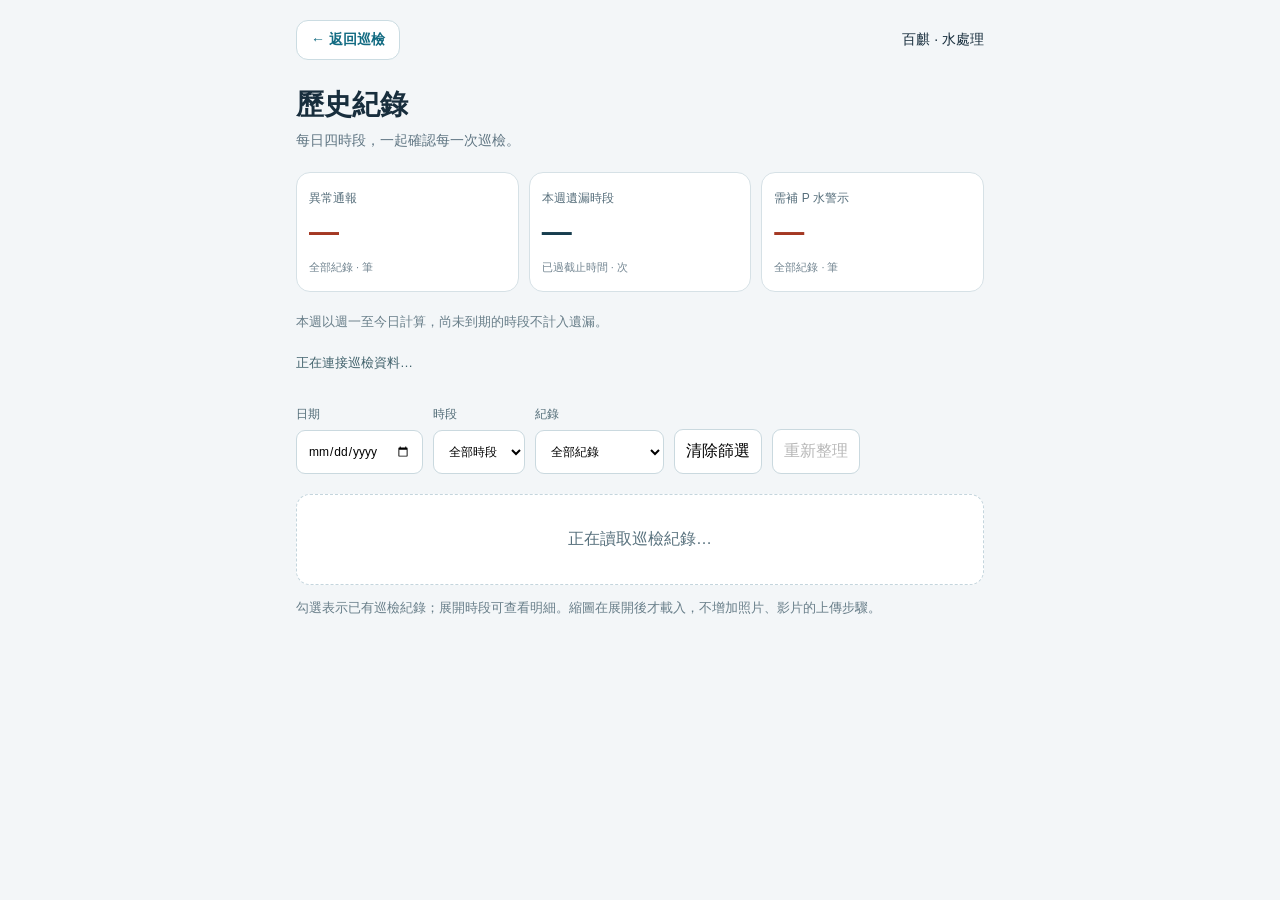
==== history.html @ 0768e6b3 "Build inspection frontend and daily expandable history with Drive previews" ====
<!doctype html>
<html lang="zh-Hant">
<head>
  <meta charset="utf-8">
  <meta name="viewport" content="width=device-width, initial-scale=1">
  <meta name="theme-color" content="#126b82">
  <title>歷史紀錄｜百麒水處理</title>
  <link rel="stylesheet" href="app.css">
  <script src="config.js"></script>
  <script src="transport.js"></script>
  <script src="history-core.js"></script>
  <script src="history.js" defer></script>
</head>
<body style="margin:0;font-family:-apple-system,BlinkMacSystemFont,'Segoe UI',sans-serif">
<main class="history-shell">
  <nav class="top-nav"><a href="index.html">← 返回巡檢</a><span>百麒 · 水處理</span></nav>
  <header class="history-heading"><h1>歷史紀錄</h1><p>每日四時段，一起確認每一次巡檢。</p></header>
  <section class="summary-grid" aria-label="巡檢警示">
    <div class="summary-card alert"><span>異常通報</span><strong id="abnormalCount">—</strong><small>全部紀錄 · 筆</small></div>
    <div class="summary-card"><span>本週遺漏時段</span><strong id="missingCount">—</strong><small>已過截止時間 · 次</small></div>
    <div class="summary-card alert"><span>需補 P 水警示</span><strong id="pWaterCount">—</strong><small>全部紀錄 · 筆</small></div>
  </section>
  <p id="weekRange" class="history-message">本週以週一至今日計算，尚未到期的時段不計入遺漏。</p>
  <div id="connectionStatus" class="connection-status" role="status">正在連接巡檢資料…</div>
  <div class="history-filters">
    <label>日期<input type="date" id="filterDate"></label>
    <label>時段<select id="filterShift"><option value="ALL">全部時段</option><option value="06:00">06:00</option><option value="12:00">12:00</option><option value="17:00">17:00</option><option value="收尾">收尾</option></select></label>
    <label>紀錄<select id="filterStatus"><option value="ALL">全部紀錄</option><option value="ISSUE">異常 / 需補 P 水</option><option value="VALVE">逆止閥清潔</option><option value="REFILLED">已補 P 水</option></select></label>
    <button type="button" id="clearFilters">清除篩選</button>
    <button type="button" id="refreshHistory">重新整理</button>
  </div>
  <div id="recordsContainer" aria-live="polite"><div class="empty-state">正在讀取巡檢紀錄…</div></div>
  <button id="loadMore" type="button" class="load-more" hidden>載入更早紀錄</button>
  <p class="history-message">勾選表示已有巡檢紀錄；展開時段可查看明細。縮圖在展開後才載入，不增加照片、影片的上傳步驟。</p>
</main>
<dialog id="mediaDialog" class="media-dialog" aria-label="照片與影片預覽">
  <div class="dialog-actions"><a id="originalMedia" target="_blank" rel="noopener noreferrer">在 Google Drive 開啟 ↗</a><button id="closeMedia" type="button">關閉 ✕</button></div>
  <div id="mediaContent"></div>
</dialog>
</body>
</html>
---- app.css ----
*{box-sizing:border-box}body{background:#f3f6f8!important;color:#182e3d}a{color:#126b82}.top-nav{display:flex;align-items:center;justify-content:space-between;gap:12px;margin:0 0 16px;font-size:14px}.top-nav a{padding:10px 14px;background:white;border:1px solid #cbdce2;border-radius:12px;text-decoration:none;font-weight:700}.last-inspection{background:#fff;border:1px solid #cbdce2;border-left:4px solid #137d8a;border-radius:12px;padding:16px;margin-bottom:12px;display:grid;gap:5px}.last-inspection span{color:#617582;font-size:13px}.last-inspection strong{font-size:16px}.last-inspection button{justify-self:end;border:0;background:transparent;color:#126b82;padding:8px;cursor:pointer}.connection-status{font-size:13px;color:#42636d;padding:8px 0 14px;overflow-wrap:anywhere}.connection-error{color:#a33320}.history-shell{max-width:720px;margin:auto;padding:20px 16px 60px}.history-heading{margin:26px 0 22px}.history-heading h1{font-size:28px;margin:0 0 8px}.history-heading p{color:#607683;font-size:14px;margin:0}.summary-grid{display:grid;grid-template-columns:repeat(3,1fr);gap:10px;margin:20px 0}.summary-card{background:white;padding:16px 12px;border:1px solid #d6e1e6;border-radius:14px}.summary-card span{font-size:12px;color:#566e7b;display:block;line-height:1.5}.summary-card strong{font-size:30px;display:block;margin:8px 0;color:#173d4e}.summary-card small{font-size:11px;color:#728591}.summary-card.alert strong{color:#a43823}.history-filters{display:flex;gap:10px;flex-wrap:wrap;align-items:end;margin:20px 0}.history-filters label{font-size:12px;color:#536d78;display:grid;gap:7px}.history-filters input,.history-filters select,.history-filters button,.load-more{font:inherit;padding:11px;border:1px solid #cad9df;background:white;border-radius:9px;min-height:44px;max-width:100%}.day-card{border:1px solid #d2dfe4;border-radius:16px;background:white;padding:16px;margin-bottom:18px}.day-card h2{text-align:right;font-size:18px;margin:0 2px 14px}.slot{border:1px solid #d2dfe4;border-radius:10px;margin-top:9px;overflow:hidden}.slot summary{list-style:none;cursor:pointer;display:flex;justify-content:space-between;align-items:center;gap:12px;padding:15px;min-height:65px}.slot summary::-webkit-details-marker{display:none}.slot-name{font-size:20px;font-weight:650}.slot-sub{display:block;font-size:12px;color:#6b7e87;margin-top:4px;font-weight:400}.slot-check{width:25px;height:25px;border:2px solid #93acb7;border-radius:5px;display:grid;place-items:center;color:#137d8a;font-size:22px;font-weight:800;flex-shrink:0}.slot.complete{border-color:#8ec3c7}.slot.complete .slot-check{border-color:#16828b;background:#f1faf9}.valve-note{font-size:12px;color:#b42318;display:block;margin-top:7px}.slot.overdue .slot-sub{color:#a43b25}.slot-body{padding:0 15px 16px;border-top:1px solid #e7eef1}.inspection-detail{padding:16px 0;border-bottom:1px solid #e3ebee}.inspection-detail:last-child{border-bottom:0}.inspection-detail h3{font-size:14px;margin:0 0 14px;color:#58717d}.record-fields{display:grid;grid-template-columns:1fr 1fr;gap:12px;margin:0}.record-fields div{padding:9px;background:#f6f8fa;border-radius:8px;min-width:0}.record-fields dt{font-size:12px;color:#657e89}.record-fields dd{font-size:14px;margin:5px 0 0;overflow-wrap:anywhere}.record-fields .bad{color:#ac3020;background:#fff5ee}.record-note{white-space:pre-wrap;overflow-wrap:anywhere;font-size:14px}.media-grid{display:grid;grid-template-columns:repeat(2,minmax(0,1fr));gap:10px;margin-top:16px}.media-button{position:relative;display:block;border:1px solid #d4e0e5;background:#f0f4f6;border-radius:10px;padding:0;overflow:hidden;text-align:left;cursor:pointer;color:#315361}.media-button img{display:block;width:100%;height:140px;object-fit:cover}.media-button span{display:block;padding:9px;font-size:12px}.media-button .play-badge{position:absolute;top:40px;left:calc(50% - 22px);background:#183643df;color:white;border-radius:50%;font-size:22px;padding:8px 14px}.empty-state{background:white;border:1px dashed #c4d5dd;padding:30px 18px;text-align:center;border-radius:14px;color:#58717d;line-height:1.8}.load-more{display:block;margin:18px auto;cursor:pointer}.media-dialog{border:0;border-radius:14px;background:#14232c;color:white;padding:14px;width:min(94vw,1000px);max-height:94dvh}.media-dialog::backdrop{background:#0c1822df}.media-dialog img{display:block;max-width:100%;max-height:75dvh;margin:auto;object-fit:contain}.media-dialog iframe{display:block;width:100%;height:70dvh;border:0;background:black}.dialog-actions{display:flex;justify-content:space-between;align-items:center;gap:12px;margin-bottom:12px}.dialog-actions button{padding:10px 16px;background:#fff;border:0;border-radius:8px;cursor:pointer}.dialog-actions a{color:white}.history-message{font-size:13px;color:#687e89;line-height:1.6}button,a,summary{touch-action:manipulation}button:focus-visible,a:focus-visible,summary:focus-visible{outline:3px solid #1990b2;outline-offset:3px}@media(max-width:400px){.summary-card{padding:12px 8px}.summary-card span{font-size:11px}.record-fields{grid-template-columns:1fr}.history-filters{gap:8px}.history-filters label{flex:1;min-width:125px}.media-button img{height:110px}}

[hidden]{display:none!important}
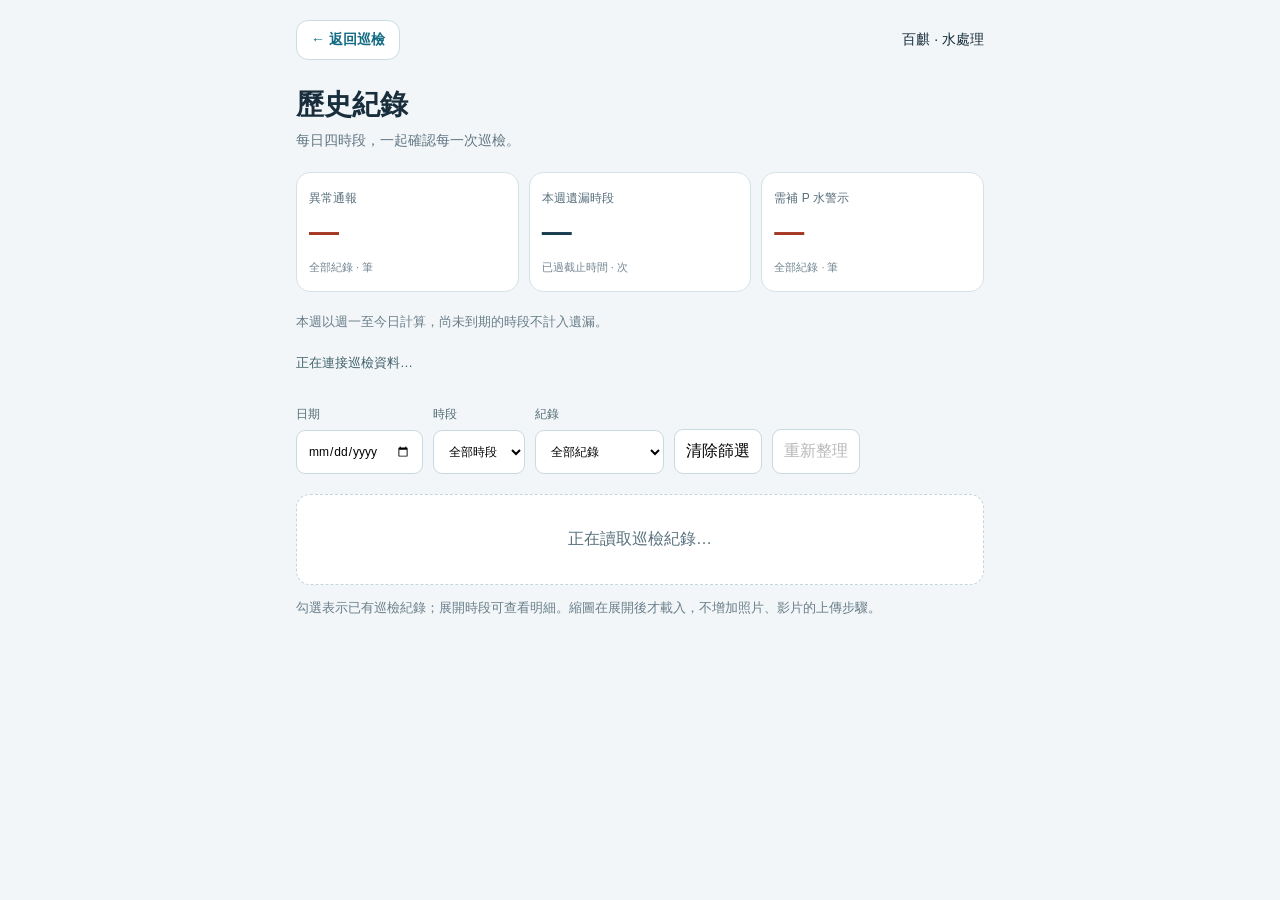
==== commit aac3f424: "Refresh cached bridge assets and keep Apps Script frame initialized" ====
--- a/history.html
+++ b/history.html
@@ -7,7 +7,7 @@
   <title>歷史紀錄｜百麒水處理</title>
   <link rel="stylesheet" href="app.css">
   <script src="config.js"></script>
-  <script src="transport.js"></script>
+  <script src="transport.js?v=20261120-3"></script>
   <script src="history-core.js"></script>
   <script src="history.js" defer></script>
 </head>
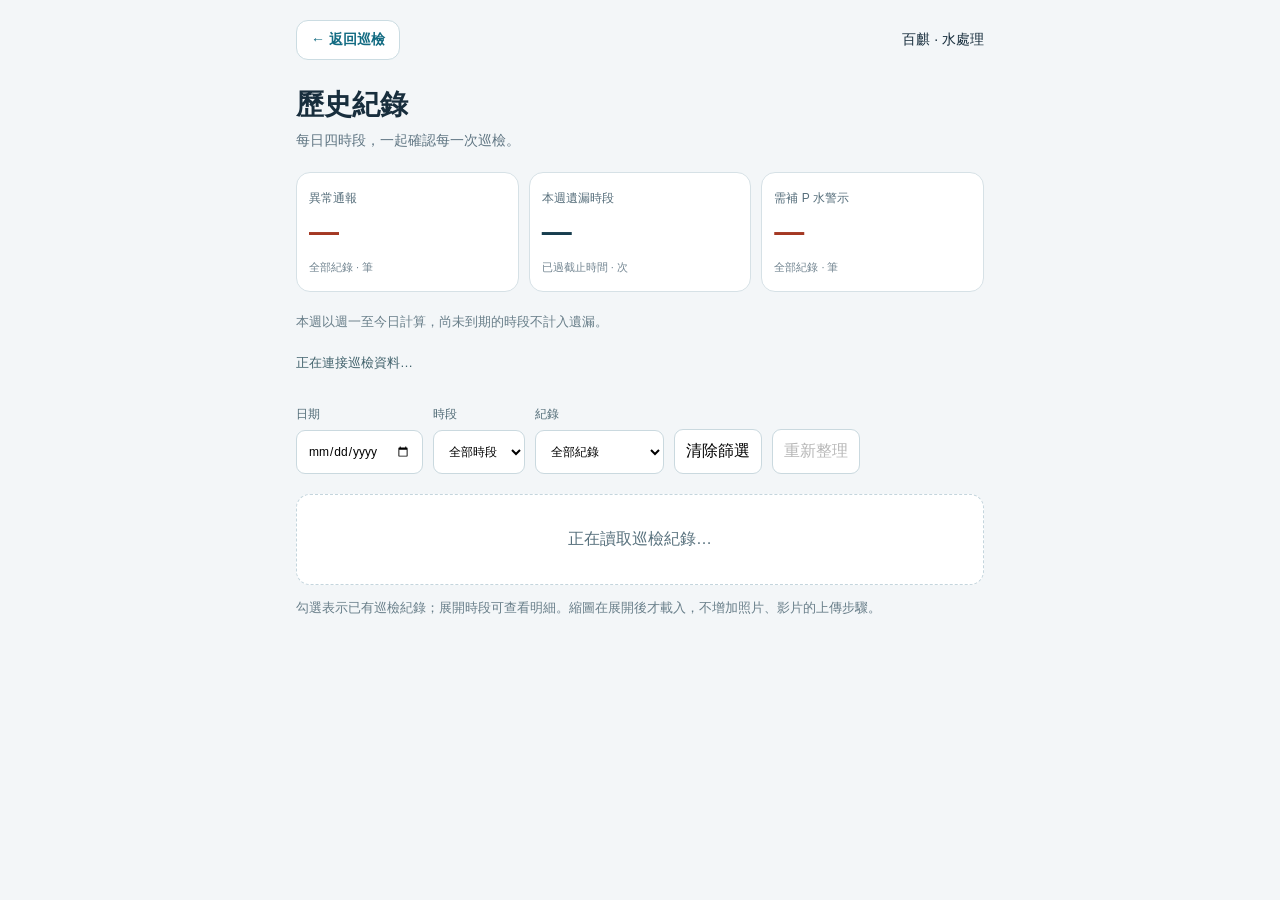
==== commit 0f0ea5ee: "Restore historical inspections stored as Sheets time values and preserve unknown shifts" ====
--- a/history.html
+++ b/history.html
@@ -7,9 +7,9 @@
   <title>歷史紀錄｜百麒水處理</title>
   <link rel="stylesheet" href="app.css">
   <script src="config.js"></script>
-  <script src="transport.js?v=20261120-3"></script>
-  <script src="history-core.js"></script>
-  <script src="history.js" defer></script>
+  <script src="transport.js?v=20261120-4"></script>
+  <script src="history-core.js?v=20261120-legacy1"></script>
+  <script src="history.js?v=20261120-legacy1" defer></script>
 </head>
 <body style="margin:0;font-family:-apple-system,BlinkMacSystemFont,'Segoe UI',sans-serif">
 <main class="history-shell">
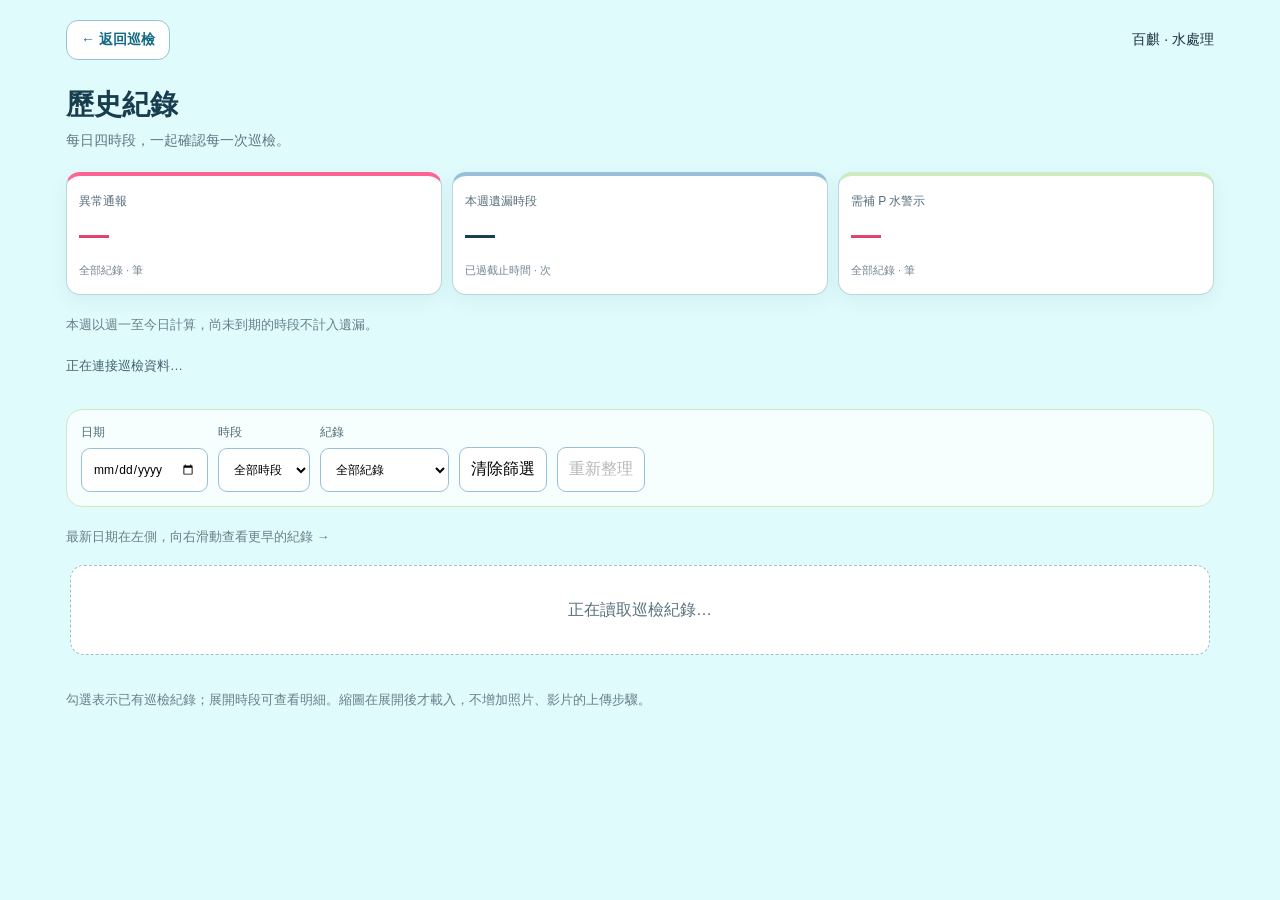
==== commit 97841c44: "Add horizontal history navigation cue" ====
--- a/history.html
+++ b/history.html
@@ -5,7 +5,7 @@
   <meta name="viewport" content="width=device-width, initial-scale=1">
   <meta name="theme-color" content="#126b82">
   <title>歷史紀錄｜百麒水處理</title>
-  <link rel="stylesheet" href="app.css">
+  <link rel="stylesheet" href="app.css?v=20261120-horizontal1">
   <script src="config.js"></script>
   <script src="transport.js?v=20261120-4"></script>
   <script src="history-core.js?v=20261120-legacy1"></script>
@@ -29,7 +29,8 @@
     <button type="button" id="clearFilters">清除篩選</button>
     <button type="button" id="refreshHistory">重新整理</button>
   </div>
-  <div id="recordsContainer" aria-live="polite"><div class="empty-state">正在讀取巡檢紀錄…</div></div>
+  <p class="history-message scroll-hint">最新日期在左側，向右滑動查看更早的紀錄 →</p>
+  <div id="recordsContainer" aria-live="polite" aria-label="每日巡檢紀錄，可橫向滑動"><div class="empty-state">正在讀取巡檢紀錄…</div></div>
   <button id="loadMore" type="button" class="load-more" hidden>載入更早紀錄</button>
   <p class="history-message">勾選表示已有巡檢紀錄；展開時段可查看明細。縮圖在展開後才載入，不增加照片、影片的上傳步驟。</p>
 </main>
--- a/app.css
+++ b/app.css
@@ -1,3 +1,36 @@
-*{box-sizing:border-box}body{background:#f3f6f8!important;color:#182e3d}a{color:#126b82}.top-nav{display:flex;align-items:center;justify-content:space-between;gap:12px;margin:0 0 16px;font-size:14px}.top-nav a{padding:10px 14px;background:white;border:1px solid #cbdce2;border-radius:12px;text-decoration:none;font-weight:700}.last-inspection{background:#fff;border:1px solid #cbdce2;border-left:4px solid #137d8a;border-radius:12px;padding:16px;margin-bottom:12px;display:grid;gap:5px}.last-inspection span{color:#617582;font-size:13px}.last-inspection strong{font-size:16px}.last-inspection button{justify-self:end;border:0;background:transparent;color:#126b82;padding:8px;cursor:pointer}.connection-status{font-size:13px;color:#42636d;padding:8px 0 14px;overflow-wrap:anywhere}.connection-error{color:#a33320}.history-shell{max-width:720px;margin:auto;padding:20px 16px 60px}.history-heading{margin:26px 0 22px}.history-heading h1{font-size:28px;margin:0 0 8px}.history-heading p{color:#607683;font-size:14px;margin:0}.summary-grid{display:grid;grid-template-columns:repeat(3,1fr);gap:10px;margin:20px 0}.summary-card{background:white;padding:16px 12px;border:1px solid #d6e1e6;border-radius:14px}.summary-card span{font-size:12px;color:#566e7b;display:block;line-height:1.5}.summary-card strong{font-size:30px;display:block;margin:8px 0;color:#173d4e}.summary-card small{font-size:11px;color:#728591}.summary-card.alert strong{color:#a43823}.history-filters{display:flex;gap:10px;flex-wrap:wrap;align-items:end;margin:20px 0}.history-filters label{font-size:12px;color:#536d78;display:grid;gap:7px}.history-filters input,.history-filters select,.history-filters button,.load-more{font:inherit;padding:11px;border:1px solid #cad9df;background:white;border-radius:9px;min-height:44px;max-width:100%}.day-card{border:1px solid #d2dfe4;border-radius:16px;background:white;padding:16px;margin-bottom:18px}.day-card h2{text-align:right;font-size:18px;margin:0 2px 14px}.slot{border:1px solid #d2dfe4;border-radius:10px;margin-top:9px;overflow:hidden}.slot summary{list-style:none;cursor:pointer;display:flex;justify-content:space-between;align-items:center;gap:12px;padding:15px;min-height:65px}.slot summary::-webkit-details-marker{display:none}.slot-name{font-size:20px;font-weight:650}.slot-sub{display:block;font-size:12px;color:#6b7e87;margin-top:4px;font-weight:400}.slot-check{width:25px;height:25px;border:2px solid #93acb7;border-radius:5px;display:grid;place-items:center;color:#137d8a;font-size:22px;font-weight:800;flex-shrink:0}.slot.complete{border-color:#8ec3c7}.slot.complete .slot-check{border-color:#16828b;background:#f1faf9}.valve-note{font-size:12px;color:#b42318;display:block;margin-top:7px}.slot.overdue .slot-sub{color:#a43b25}.slot-body{padding:0 15px 16px;border-top:1px solid #e7eef1}.inspection-detail{padding:16px 0;border-bottom:1px solid #e3ebee}.inspection-detail:last-child{border-bottom:0}.inspection-detail h3{font-size:14px;margin:0 0 14px;color:#58717d}.record-fields{display:grid;grid-template-columns:1fr 1fr;gap:12px;margin:0}.record-fields div{padding:9px;background:#f6f8fa;border-radius:8px;min-width:0}.record-fields dt{font-size:12px;color:#657e89}.record-fields dd{font-size:14px;margin:5px 0 0;overflow-wrap:anywhere}.record-fields .bad{color:#ac3020;background:#fff5ee}.record-note{white-space:pre-wrap;overflow-wrap:anywhere;font-size:14px}.media-grid{display:grid;grid-template-columns:repeat(2,minmax(0,1fr));gap:10px;margin-top:16px}.media-button{position:relative;display:block;border:1px solid #d4e0e5;background:#f0f4f6;border-radius:10px;padding:0;overflow:hidden;text-align:left;cursor:pointer;color:#315361}.media-button img{display:block;width:100%;height:140px;object-fit:cover}.media-button span{display:block;padding:9px;font-size:12px}.media-button .play-badge{position:absolute;top:40px;left:calc(50% - 22px);background:#183643df;color:white;border-radius:50%;font-size:22px;padding:8px 14px}.empty-state{background:white;border:1px dashed #c4d5dd;padding:30px 18px;text-align:center;border-radius:14px;color:#58717d;line-height:1.8}.load-more{display:block;margin:18px auto;cursor:pointer}.media-dialog{border:0;border-radius:14px;background:#14232c;color:white;padding:14px;width:min(94vw,1000px);max-height:94dvh}.media-dialog::backdrop{background:#0c1822df}.media-dialog img{display:block;max-width:100%;max-height:75dvh;margin:auto;object-fit:contain}.media-dialog iframe{display:block;width:100%;height:70dvh;border:0;background:black}.dialog-actions{display:flex;justify-content:space-between;align-items:center;gap:12px;margin-bottom:12px}.dialog-actions button{padding:10px 16px;background:#fff;border:0;border-radius:8px;cursor:pointer}.dialog-actions a{color:white}.history-message{font-size:13px;color:#687e89;line-height:1.6}button,a,summary{touch-action:manipulation}button:focus-visible,a:focus-visible,summary:focus-visible{outline:3px solid #1990b2;outline-offset:3px}@media(max-width:400px){.summary-card{padding:12px 8px}.summary-card span{font-size:11px}.record-fields{grid-template-columns:1fr}.history-filters{gap:8px}.history-filters label{flex:1;min-width:125px}.media-button img{height:110px}}
+*{box-sizing:border-box}body{background:#e0fbfc!important;color:#17333f}a{color:#126b82}.top-nav{display:flex;align-items:center;justify-content:space-between;gap:12px;margin:0 0 16px;font-size:14px}.top-nav a{padding:10px 14px;background:white;border:1px solid #cbdce2;border-radius:12px;text-decoration:none;font-weight:700}.last-inspection{background:#fff;border:1px solid #cbdce2;border-left:4px solid #137d8a;border-radius:12px;padding:16px;margin-bottom:12px;display:grid;gap:5px}.last-inspection span{color:#617582;font-size:13px}.last-inspection strong{font-size:16px}.last-inspection button{justify-self:end;border:0;background:transparent;color:#126b82;padding:8px;cursor:pointer}.connection-status{font-size:13px;color:#42636d;padding:8px 0 14px;overflow-wrap:anywhere}.connection-error{color:#a33320}.history-shell{max-width:720px;margin:auto;padding:20px 16px 60px}.history-heading{margin:26px 0 22px}.history-heading h1{font-size:28px;margin:0 0 8px}.history-heading p{color:#607683;font-size:14px;margin:0}.summary-grid{display:grid;grid-template-columns:repeat(3,1fr);gap:10px;margin:20px 0}.summary-card{background:white;padding:16px 12px;border:1px solid #d6e1e6;border-radius:14px}.summary-card span{font-size:12px;color:#566e7b;display:block;line-height:1.5}.summary-card strong{font-size:30px;display:block;margin:8px 0;color:#173d4e}.summary-card small{font-size:11px;color:#728591}.summary-card.alert strong{color:#a43823}.history-filters{display:flex;gap:10px;flex-wrap:wrap;align-items:end;margin:20px 0}.history-filters label{font-size:12px;color:#536d78;display:grid;gap:7px}.history-filters input,.history-filters select,.history-filters button,.load-more{font:inherit;padding:11px;border:1px solid #cad9df;background:white;border-radius:9px;min-height:44px;max-width:100%}.day-card{border:1px solid #d2dfe4;border-radius:16px;background:white;padding:16px;margin-bottom:18px}.day-card h2{text-align:right;font-size:18px;margin:0 2px 14px}.slot{border:1px solid #d2dfe4;border-radius:10px;margin-top:9px;overflow:hidden}.slot summary{list-style:none;cursor:pointer;display:flex;justify-content:space-between;align-items:center;gap:12px;padding:15px;min-height:65px}.slot summary::-webkit-details-marker{display:none}.slot-name{font-size:20px;font-weight:650}.slot-sub{display:block;font-size:12px;color:#6b7e87;margin-top:4px;font-weight:400}.slot-check{width:25px;height:25px;border:2px solid #93acb7;border-radius:5px;display:grid;place-items:center;color:#137d8a;font-size:22px;font-weight:800;flex-shrink:0}.slot.complete{border-color:#8ec3c7}.slot.complete .slot-check{border-color:#16828b;background:#f1faf9}.valve-note{font-size:12px;color:#b42318;display:block;margin-top:7px}.slot.overdue .slot-sub{color:#a43b25}.slot-body{padding:0 15px 16px;border-top:1px solid #e7eef1}.inspection-detail{padding:16px 0;border-bottom:1px solid #e3ebee}.inspection-detail:last-child{border-bottom:0}.inspection-detail h3{font-size:14px;margin:0 0 14px;color:#58717d}.record-fields{display:grid;grid-template-columns:1fr 1fr;gap:12px;margin:0}.record-fields div{padding:9px;background:#f6f8fa;border-radius:8px;min-width:0}.record-fields dt{font-size:12px;color:#657e89}.record-fields dd{font-size:14px;margin:5px 0 0;overflow-wrap:anywhere}.record-fields .bad{color:#ac3020;background:#fff5ee}.record-note{white-space:pre-wrap;overflow-wrap:anywhere;font-size:14px}.media-grid{display:grid;grid-template-columns:repeat(2,minmax(0,1fr));gap:10px;margin-top:16px}.media-button{position:relative;display:block;border:1px solid #d4e0e5;background:#f0f4f6;border-radius:10px;padding:0;overflow:hidden;text-align:left;cursor:pointer;color:#315361}.media-button img{display:block;width:100%;height:140px;object-fit:cover}.media-button span{display:block;padding:9px;font-size:12px}.media-button .play-badge{position:absolute;top:40px;left:calc(50% - 22px);background:#183643df;color:white;border-radius:50%;font-size:22px;padding:8px 14px}.empty-state{background:white;border:1px dashed #c4d5dd;padding:30px 18px;text-align:center;border-radius:14px;color:#58717d;line-height:1.8}.load-more{display:block;margin:18px auto;cursor:pointer}.media-dialog{border:0;border-radius:14px;background:#14232c;color:white;padding:14px;width:min(94vw,1000px);max-height:94dvh}.media-dialog::backdrop{background:#0c1822df}.media-dialog img{display:block;max-width:100%;max-height:75dvh;margin:auto;object-fit:contain}.media-dialog iframe{display:block;width:100%;height:70dvh;border:0;background:black}.dialog-actions{display:flex;justify-content:space-between;align-items:center;gap:12px;margin-bottom:12px}.dialog-actions button{padding:10px 16px;background:#fff;border:0;border-radius:8px;cursor:pointer}.dialog-actions a{color:white}.history-message{font-size:13px;color:#687e89;line-height:1.6}button,a,summary{touch-action:manipulation}button:focus-visible,a:focus-visible,summary:focus-visible{outline:3px solid #1990b2;outline-offset:3px}@media(max-width:400px){.summary-card{padding:12px 8px}.summary-card span{font-size:11px}.record-fields{grid-template-columns:1fr}.history-filters{gap:8px}.history-filters label{flex:1;min-width:125px}.media-button img{height:110px}}
 
 [hidden]{display:none!important}
+
+
+/* 橫向每日歷史卡片 — 最新在左，越舊越往右 */
+.history-shell{max-width:1180px}
+.history-heading h1{color:#173d4e}
+.top-nav a{border-color:#98c1d9;background:#fff}
+.summary-card{border-color:#b8d9d7;box-shadow:0 6px 18px rgba(44,91,110,.07)}
+.summary-card:nth-child(1){border-top:4px solid #ff6392}
+.summary-card:nth-child(2){border-top:4px solid #98c1d9}
+.summary-card:nth-child(3){border-top:4px solid #cdeac0}
+.summary-card.alert strong{color:#df426f}
+.history-filters{padding:14px;background:rgba(255,255,255,.72);border:1px solid #cdeac0;border-radius:16px}
+.history-filters input,.history-filters select,.history-filters button,.load-more{border-color:#98c1d9}
+#recordsContainer{display:flex;gap:16px;align-items:flex-start;overflow-x:auto;overflow-y:visible;padding:4px 4px 22px;scroll-snap-type:x mandatory;scroll-padding-inline:4px;overscroll-behavior-inline:contain;-webkit-overflow-scrolling:touch;scrollbar-color:#98c1d9 rgba(255,255,255,.65);scrollbar-width:thin}
+#recordsContainer::-webkit-scrollbar{height:8px}
+#recordsContainer::-webkit-scrollbar-track{background:rgba(255,255,255,.65);border-radius:999px}
+#recordsContainer::-webkit-scrollbar-thumb{background:#98c1d9;border-radius:999px}
+.day-card{flex:0 0 clamp(310px,34vw,370px);width:clamp(310px,34vw,370px);margin:0;scroll-snap-align:start;border-color:#98c1d9;border-top:5px solid #98c1d9;box-shadow:0 10px 28px rgba(45,87,105,.1)}
+.day-card:nth-child(3n+2){border-top-color:#cdeac0}
+.day-card:nth-child(3n){border-top-color:#ffb3c6}
+.day-card h2{text-align:left;display:flex;align-items:center;justify-content:space-between;color:#173d4e}
+.day-card h2::after{content:"每日紀錄";font-size:11px;font-weight:700;letter-spacing:.08em;color:#577481;background:#e0fbfc;border-radius:999px;padding:6px 9px}
+.slot{border-color:#c8dde5;background:#fff}
+.slot.complete{border-color:#78b6c8;background:linear-gradient(90deg,rgba(224,251,252,.75),#fff 46%)}
+.slot.complete .slot-check{border-color:#5e9fb6;background:#e0fbfc;color:#2f7e96}
+.valve-note,.slot.overdue .slot-sub{color:#dc3f6c}
+.empty-state{min-width:100%;border-color:#98c1d9}
+.load-more{margin:18px 0 18px auto;background:#98c1d9;color:#17333f;border-color:#98c1d9;font-weight:700}
+@media(max-width:600px){
+  .history-shell{padding-inline:14px}
+  #recordsContainer{margin-inline:-14px;padding-left:14px;padding-right:30px;scroll-padding-inline:14px}
+  .day-card{flex-basis:calc(100vw - 48px);width:calc(100vw - 48px);min-width:280px}
+}
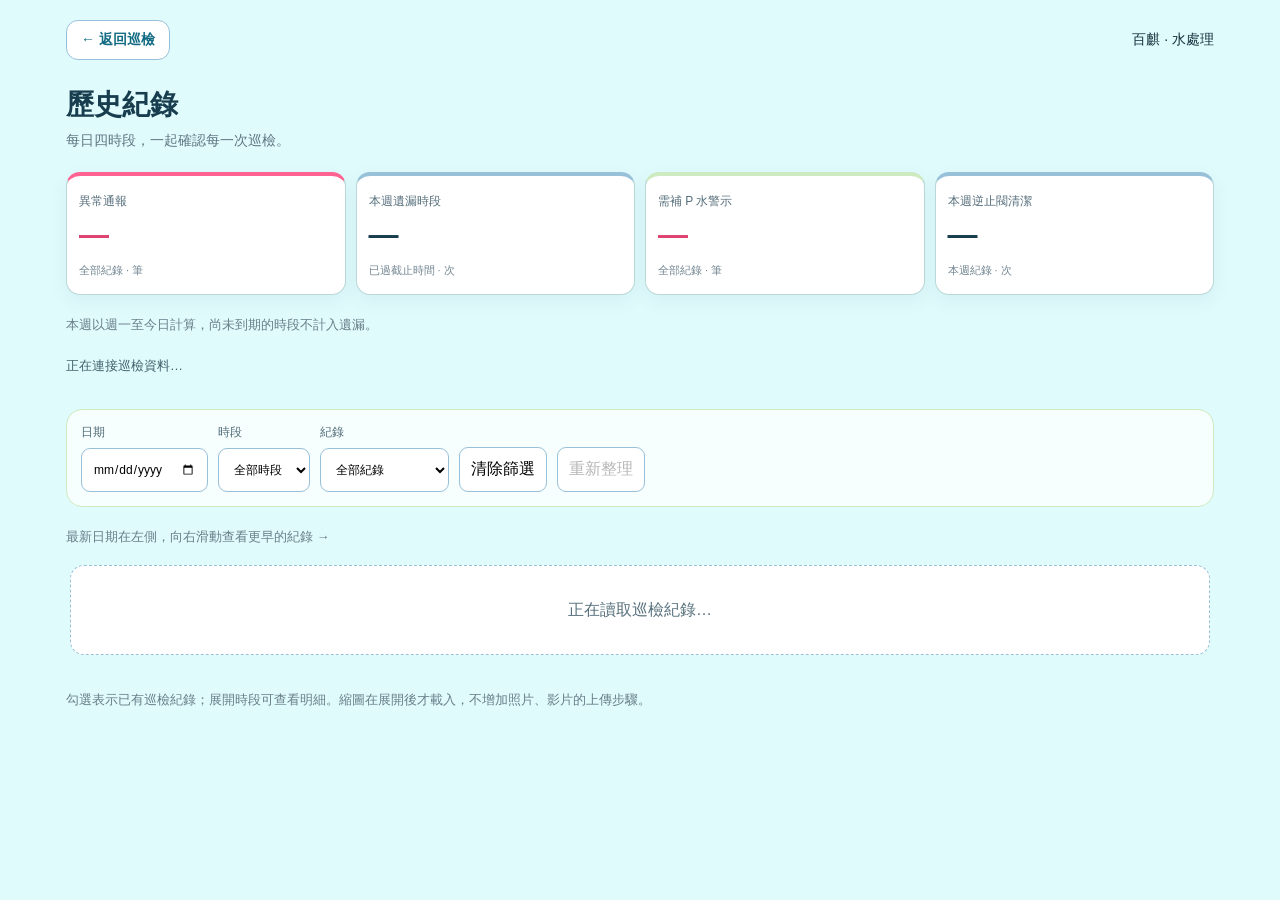
==== commit e4365fc5: "Refine inspection history rules and compact cards" ====
--- a/history.html
+++ b/history.html
@@ -5,11 +5,11 @@
   <meta name="viewport" content="width=device-width, initial-scale=1">
   <meta name="theme-color" content="#126b82">
   <title>歷史紀錄｜百麒水處理</title>
-  <link rel="stylesheet" href="app.css?v=20261120-horizontal1">
+  <link rel="stylesheet" href="app.css?v=20261120-rules2">
   <script src="config.js"></script>
   <script src="transport.js?v=20261120-4"></script>
-  <script src="history-core.js?v=20261120-legacy1"></script>
-  <script src="history.js?v=20261120-legacy1" defer></script>
+  <script src="history-core.js?v=20261120-rules2"></script>
+  <script src="history.js?v=20261120-rules2" defer></script>
 </head>
 <body style="margin:0;font-family:-apple-system,BlinkMacSystemFont,'Segoe UI',sans-serif">
 <main class="history-shell">
@@ -19,6 +19,7 @@
     <div class="summary-card alert"><span>異常通報</span><strong id="abnormalCount">—</strong><small>全部紀錄 · 筆</small></div>
     <div class="summary-card"><span>本週遺漏時段</span><strong id="missingCount">—</strong><small>已過截止時間 · 次</small></div>
     <div class="summary-card alert"><span>需補 P 水警示</span><strong id="pWaterCount">—</strong><small>全部紀錄 · 筆</small></div>
+    <div class="summary-card"><span>本週逆止閥清潔</span><strong id="valveCount">—</strong><small>本週紀錄 · 次</small></div>
   </section>
   <p id="weekRange" class="history-message">本週以週一至今日計算，尚未到期的時段不計入遺漏。</p>
   <div id="connectionStatus" class="connection-status" role="status">正在連接巡檢資料…</div>
--- a/app.css
+++ b/app.css
@@ -34,3 +34,20 @@
   #recordsContainer{margin-inline:-14px;padding-left:14px;padding-right:30px;scroll-padding-inline:14px}
   .day-card{flex-basis:calc(100vw - 48px);width:calc(100vw - 48px);min-width:280px}
 }
+
+
+/* 2026-11-20 巡檢規則與緊湊卡片 */
+.last-inspection-inline{margin:10px 2px 0;color:#607683;font-size:13px;line-height:1.6}
+.last-inspection-inline strong{color:#173d4e;font-weight:750}
+.last-inspection-inline button{border:0;background:transparent;color:#126b82;font:inherit;font-weight:700;padding:6px 8px;margin-left:4px;cursor:pointer}
+.summary-grid{grid-template-columns:repeat(4,1fr)}
+.summary-card:nth-child(4){border-top:4px solid #98c1d9}
+.day-card{flex-basis:clamp(250px,27.2vw,296px);width:clamp(250px,27.2vw,296px)}
+.slot.overdue{background:#fff3f6;border-color:#ffd7e2}
+.slot.overdue summary{background:#fff3f6}
+.slot.covered{background:#f7fbf5;border-color:#cdeac0}
+.slot.covered .slot-sub{color:#5d7760}
+@media(max-width:700px){.summary-grid{grid-template-columns:repeat(2,1fr)}}
+@media(max-width:600px){
+  .day-card{flex-basis:min(80vw,296px);width:min(80vw,296px);min-width:250px}
+}
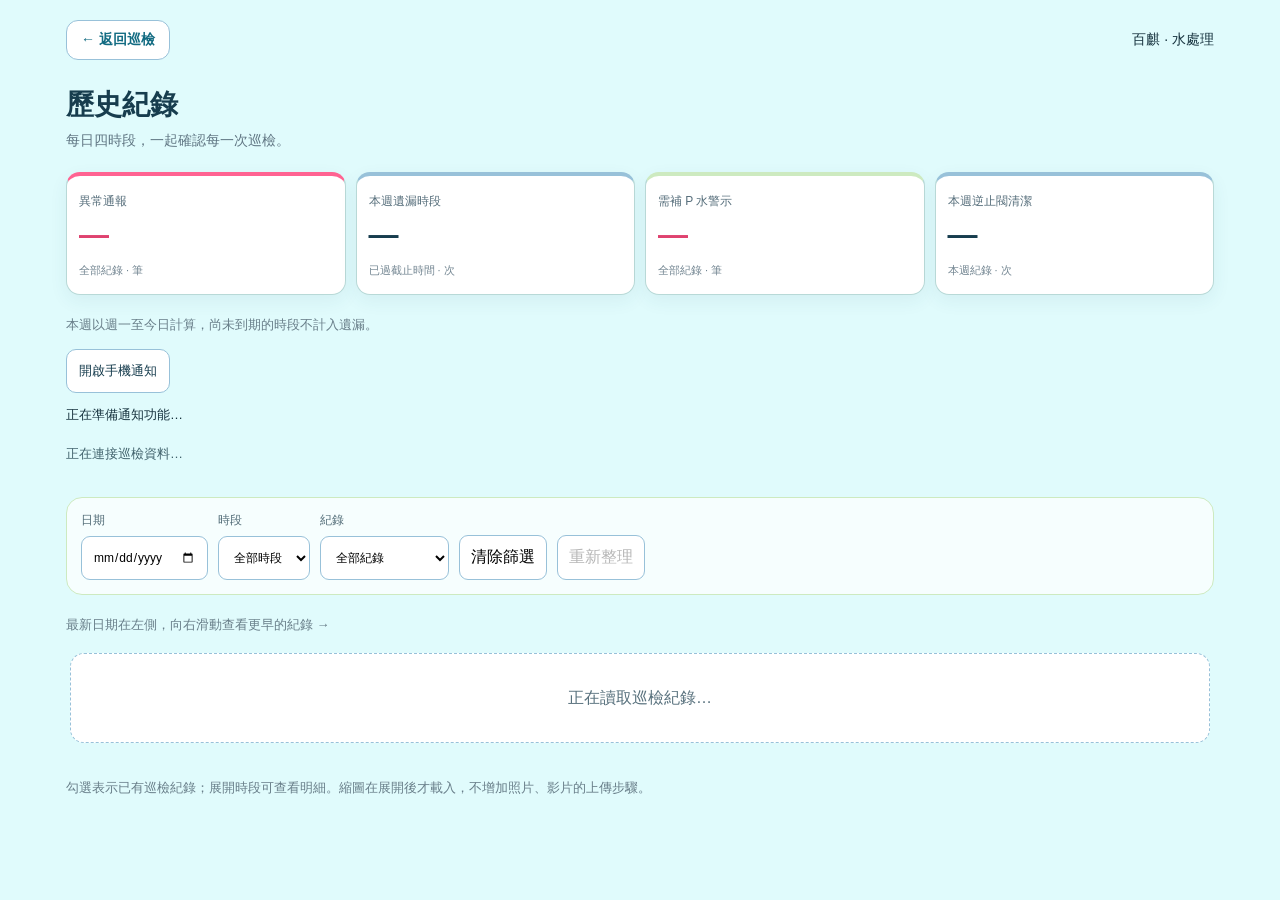
==== commit baa8694c: "Connect OneSignal web subscriptions and home screen mode" ====
--- a/history.html
+++ b/history.html
@@ -10,6 +10,11 @@
   <script src="transport.js?v=20261120-4"></script>
   <script src="history-core.js?v=20261120-rules2"></script>
   <script src="history.js?v=20261120-rules2" defer></script>
+<link rel="manifest" href="manifest.webmanifest">
+<meta name="apple-mobile-web-app-capable" content="yes">
+<meta name="apple-mobile-web-app-title" content="水處理巡檢">
+<script src="push.js?v=1" defer></script>
+<script src="https://cdn.onesignal.com/sdks/web/v16/OneSignalSDK.page.js" defer></script>
 </head>
 <body style="margin:0;font-family:-apple-system,BlinkMacSystemFont,'Segoe UI',sans-serif">
 <main class="history-shell">
@@ -22,7 +27,8 @@
     <div class="summary-card"><span>本週逆止閥清潔</span><strong id="valveCount">—</strong><small>本週紀錄 · 次</small></div>
   </section>
   <p id="weekRange" class="history-message">本週以週一至今日計算，尚未到期的時段不計入遺漏。</p>
-  <div id="connectionStatus" class="connection-status" role="status">正在連接巡檢資料…</div>
+  <div style="margin:12px 0;font-size:13px"><button id="enablePush" type="button" style="padding:12px;border:1px solid #98c1d9;border-radius:10px;background:white;color:#173d4e" disabled>開啟手機通知</button><p id="pushStatus" role="status">正在準備通知功能…</p></div>
+<div id="connectionStatus" class="connection-status" role="status">正在連接巡檢資料…</div>
   <div class="history-filters">
     <label>日期<input type="date" id="filterDate"></label>
     <label>時段<select id="filterShift"><option value="ALL">全部時段</option><option value="06:00">06:00</option><option value="12:00">12:00</option><option value="17:00">17:00</option><option value="收尾">收尾</option></select></label>
